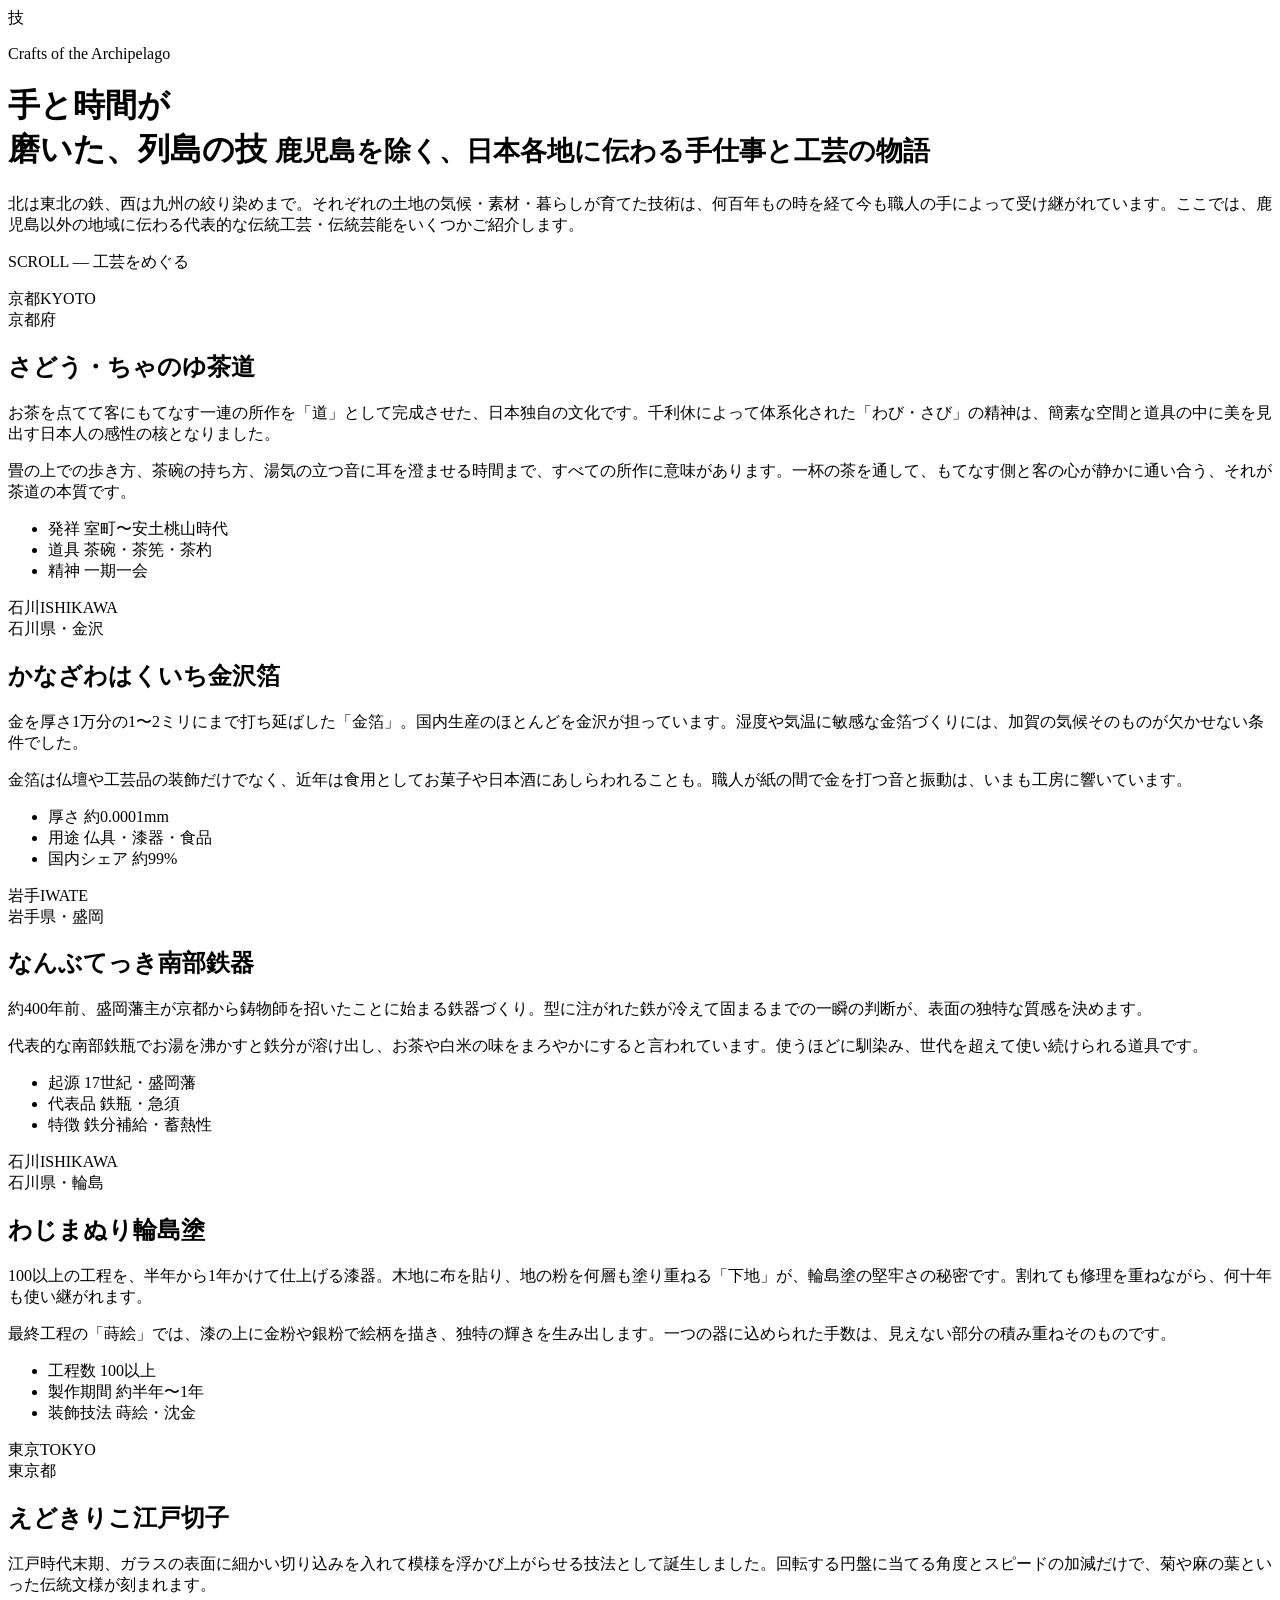
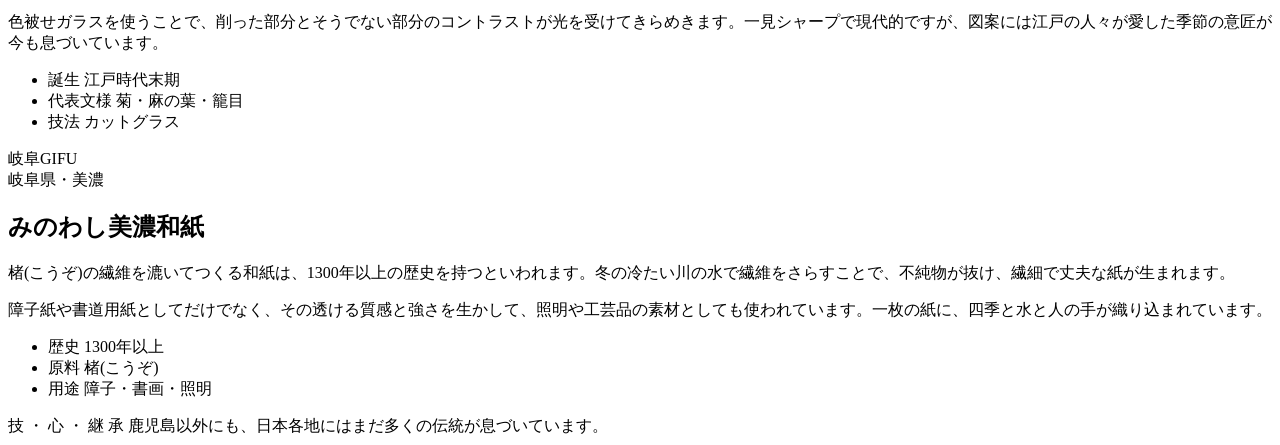
==== history.html @ 32c20941 "コミット(history.htmlの更新)" ====
<!DOCTYPE html>
<html lang="ja">
<head>
<meta charset="UTF-8">
<meta name="viewport" content="width=device-width, initial-scale=1.0">
<title>日本の伝統 — 列島をめぐる手仕事</title>
<link rel="preconnect" href="https://fonts.googleapis.com">
<link rel="preconnect" href="https://fonts.gstatic.com" crossorigin>
<link href="https://fonts.googleapis.com/css2?family=Shippori+Mincho:wght@500;700;800&family=Noto+Sans+JP:wght@300;400;500;700&family=Zen+Kaku+Gothic+New:wght@400;500;700&display=swap" rel="stylesheet">
<link rel="stylesheet" href="history.css">
</head>
<body>

<header>
  <div class="hero-kanji" aria-hidden="true">技</div>
  <p class="eyebrow">Crafts of the Archipelago</p>
  <h1 class="title">
    手と時間が
    <br>磨いた、列島の技
    <small>鹿児島を除く、日本各地に伝わる手仕事と工芸の物語</small>
  </h1>
  <p class="hero-lead">
    北は東北の鉄、西は九州の絞り染めまで。それぞれの土地の気候・素材・暮らしが育てた技術は、何百年もの時を経て今も職人の手によって受け継がれています。ここでは、鹿児島以外の地域に伝わる代表的な伝統工芸・伝統芸能をいくつかご紹介します。
  </p>
  <p class="scroll-hint">SCROLL — 工芸をめぐる</p>
</header>

<section class="craft">
  <div class="craft-label">京都<span>KYOTO</span></div>
  <div class="craft-body">
    <span class="craft-region">京都府</span>
    <h2><span class="reading">さどう・ちゃのゆ</span>茶道</h2>
    <p>
      お茶を点てて客にもてなす一連の所作を「道」として完成させた、日本独自の文化です。千利休によって体系化された「わび・さび」の精神は、簡素な空間と道具の中に美を見出す日本人の感性の核となりました。
    </p>
    <p>
      畳の上での歩き方、茶碗の持ち方、湯気の立つ音に耳を澄ませる時間まで、すべての所作に意味があります。一杯の茶を通して、もてなす側と客の心が静かに通い合う、それが茶道の本質です。
    </p>
    <ul class="craft-meta">
      <li>発祥 室町〜安土桃山時代</li>
      <li>道具 茶碗・茶筅・茶杓</li>
      <li>精神 一期一会</li>
    </ul>
  </div>
</section>

<section class="craft">
  <div class="craft-label">石川<span>ISHIKAWA</span></div>
  <div class="craft-body">
    <span class="craft-region">石川県・金沢</span>
    <h2><span class="reading">かなざわはくいち</span>金沢箔</h2>
    <p>
      金を厚さ1万分の1〜2ミリにまで打ち延ばした「金箔」。国内生産のほとんどを金沢が担っています。湿度や気温に敏感な金箔づくりには、加賀の気候そのものが欠かせない条件でした。
    </p>
    <p>
      金箔は仏壇や工芸品の装飾だけでなく、近年は食用としてお菓子や日本酒にあしらわれることも。職人が紙の間で金を打つ音と振動は、いまも工房に響いています。
    </p>
    <ul class="craft-meta">
      <li>厚さ 約0.0001mm</li>
      <li>用途 仏具・漆器・食品</li>
      <li>国内シェア 約99%</li>
    </ul>
  </div>
</section>

<section class="craft">
  <div class="craft-label">岩手<span>IWATE</span></div>
  <div class="craft-body">
    <span class="craft-region">岩手県・盛岡</span>
    <h2><span class="reading">なんぶてっき</span>南部鉄器</h2>
    <p>
      約400年前、盛岡藩主が京都から鋳物師を招いたことに始まる鉄器づくり。型に注がれた鉄が冷えて固まるまでの一瞬の判断が、表面の独特な質感を決めます。
    </p>
    <p>
      代表的な南部鉄瓶でお湯を沸かすと鉄分が溶け出し、お茶や白米の味をまろやかにすると言われています。使うほどに馴染み、世代を超えて使い続けられる道具です。
    </p>
    <ul class="craft-meta">
      <li>起源 17世紀・盛岡藩</li>
      <li>代表品 鉄瓶・急須</li>
      <li>特徴 鉄分補給・蓄熱性</li>
    </ul>
  </div>
</section>

<section class="craft">
  <div class="craft-label">石川<span>ISHIKAWA</span></div>
  <div class="craft-body">
    <span class="craft-region">石川県・輪島</span>
    <h2><span class="reading">わじまぬり</span>輪島塗</h2>
    <p>
      100以上の工程を、半年から1年かけて仕上げる漆器。木地に布を貼り、地の粉を何層も塗り重ねる「下地」が、輪島塗の堅牢さの秘密です。割れても修理を重ねながら、何十年も使い継がれます。
    </p>
    <p>
      最終工程の「蒔絵」では、漆の上に金粉や銀粉で絵柄を描き、独特の輝きを生み出します。一つの器に込められた手数は、見えない部分の積み重ねそのものです。
    </p>
    <ul class="craft-meta">
      <li>工程数 100以上</li>
      <li>製作期間 約半年〜1年</li>
      <li>装飾技法 蒔絵・沈金</li>
    </ul>
  </div>
</section>

<section class="craft">
  <div class="craft-label">東京<span>TOKYO</span></div>
  <div class="craft-body">
    <span class="craft-region">東京都</span>
    <h2><span class="reading">えどきりこ</span>江戸切子</h2>
    <p>
      江戸時代末期、ガラスの表面に細かい切り込みを入れて模様を浮かび上がらせる技法として誕生しました。回転する円盤に当てる角度とスピードの加減だけで、菊や麻の葉といった伝統文様が刻まれます。
    </p>
    <p>
      色被せガラスを使うことで、削った部分とそうでない部分のコントラストが光を受けてきらめきます。一見シャープで現代的ですが、図案には江戸の人々が愛した季節の意匠が今も息づいています。
    </p>
    <ul class="craft-meta">
      <li>誕生 江戸時代末期</li>
      <li>代表文様 菊・麻の葉・籠目</li>
      <li>技法 カットグラス</li>
    </ul>
  </div>
</section>

<section class="craft">
  <div class="craft-label">岐阜<span>GIFU</span></div>
  <div class="craft-body">
    <span class="craft-region">岐阜県・美濃</span>
    <h2><span class="reading">みのわし</span>美濃和紙</h2>
    <p>
      楮(こうぞ)の繊維を漉いてつくる和紙は、1300年以上の歴史を持つといわれます。冬の冷たい川の水で繊維をさらすことで、不純物が抜け、繊細で丈夫な紙が生まれます。
    </p>
    <p>
      障子紙や書道用紙としてだけでなく、その透ける質感と強さを生かして、照明や工芸品の素材としても使われています。一枚の紙に、四季と水と人の手が織り込まれています。
    </p>
    <ul class="craft-meta">
      <li>歴史 1300年以上</li>
      <li>原料 楮(こうぞ)</li>
      <li>用途 障子・書画・照明</li>
    </ul>
  </div>
</section>

<footer>
  <span class="mark">技 ・ 心 ・ 継 承</span>
  鹿児島以外にも、日本各地にはまだ多くの伝統が息づいています。
</footer>

</body>
</html>
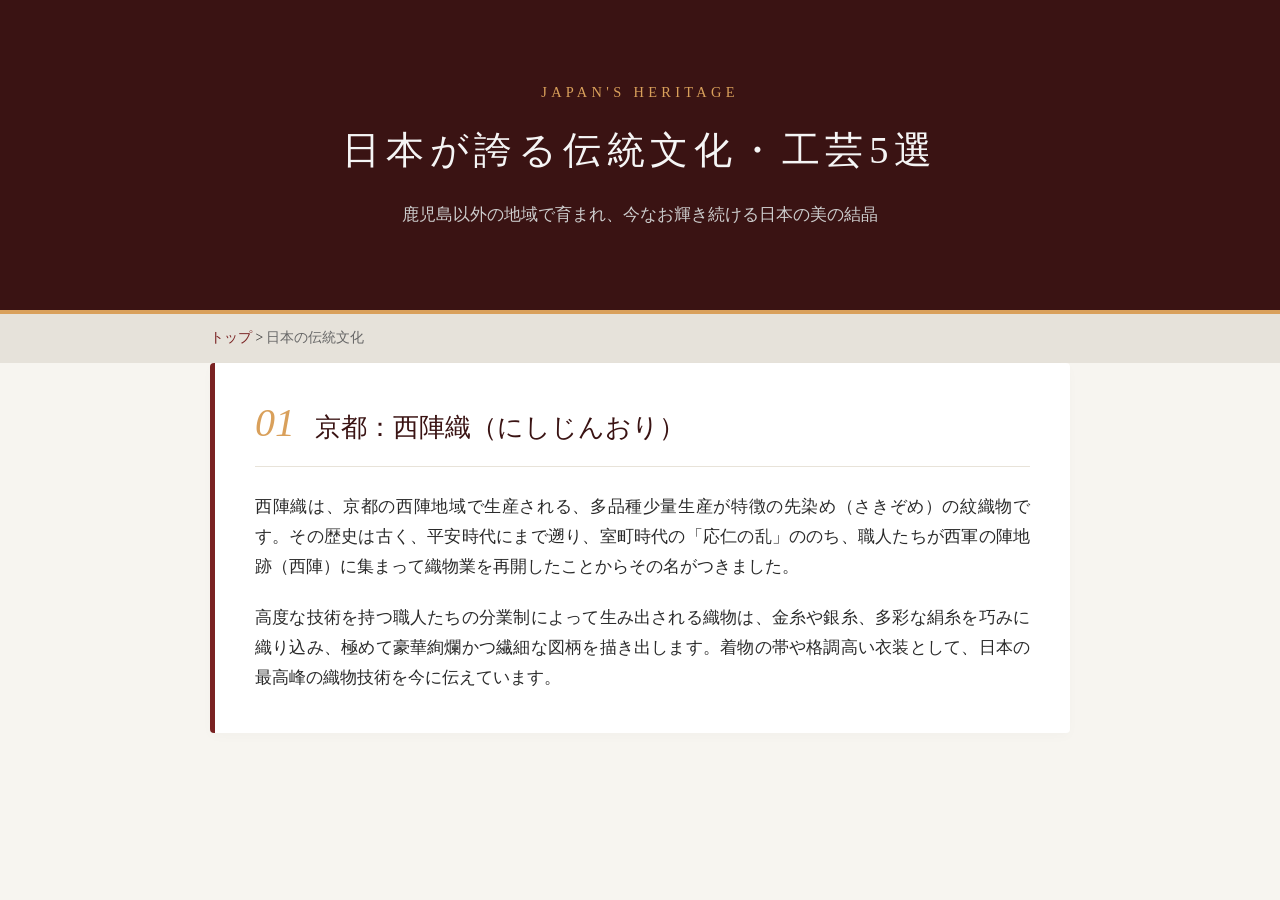
==== commit fa0ca490: "コミット(feature/jp-history-001_history.html, css/history.css_修正)" ====
--- a/history.html
+++ b/history.html
@@ -1,148 +1,35 @@
 <!DOCTYPE html>
 <html lang="ja">
 <head>
-<meta charset="UTF-8">
-<meta name="viewport" content="width=device-width, initial-scale=1.0">
-<title>日本の伝統 — 列島をめぐる手仕事</title>
-<link rel="preconnect" href="https://fonts.googleapis.com">
-<link rel="preconnect" href="https://fonts.gstatic.com" crossorigin>
-<link href="https://fonts.googleapis.com/css2?family=Shippori+Mincho:wght@500;700;800&family=Noto+Sans+JP:wght@300;400;500;700&family=Zen+Kaku+Gothic+New:wght@400;500;700&display=swap" rel="stylesheet">
-<link rel="stylesheet" href="history.css">
+    <meta charset="UTF-8">
+    <meta name="viewport" content="width=device-width, initial-scale=1.0">
+    <title>日本が誇る伝統文化・工芸5選</title>
+    <link rel="stylesheet" href="css/history.css">
 </head>
 <body>
+    <header>
+        <div class="container">
+            <span class="sub-title">Japan's Heritage</span>
+            <h1>日本が誇る伝統文化・工芸5選</h1>
+            <p>鹿児島以外の地域で育まれ、今なお輝き続ける日本の美の結晶</p>
+        </div>
+    </header>
 
-<header>
-  <div class="hero-kanji" aria-hidden="true">技</div>
-  <p class="eyebrow">Crafts of the Archipelago</p>
-  <h1 class="title">
-    手と時間が
-    <br>磨いた、列島の技
-    <small>鹿児島を除く、日本各地に伝わる手仕事と工芸の物語</small>
-  </h1>
-  <p class="hero-lead">
-    北は東北の鉄、西は九州の絞り染めまで。それぞれの土地の気候・素材・暮らしが育てた技術は、何百年もの時を経て今も職人の手によって受け継がれています。ここでは、鹿児島以外の地域に伝わる代表的な伝統工芸・伝統芸能をいくつかご紹介します。
-  </p>
-  <p class="scroll-hint">SCROLL — 工芸をめぐる</p>
-</header>
+    <nav class="breadcrumb">
+        <div class="container">
+            <a href="index.html">トップ</a> &gt; <span>日本の伝統文化</span>
+        </div>
+    </nav>
 
-<section class="craft">
-  <div class="craft-label">京都<span>KYOTO</span></div>
-  <div class="craft-body">
-    <span class="craft-region">京都府</span>
-    <h2><span class="reading">さどう・ちゃのゆ</span>茶道</h2>
-    <p>
-      お茶を点てて客にもてなす一連の所作を「道」として完成させた、日本独自の文化です。千利休によって体系化された「わび・さび」の精神は、簡素な空間と道具の中に美を見出す日本人の感性の核となりました。
-    </p>
-    <p>
-      畳の上での歩き方、茶碗の持ち方、湯気の立つ音に耳を澄ませる時間まで、すべての所作に意味があります。一杯の茶を通して、もてなす側と客の心が静かに通い合う、それが茶道の本質です。
-    </p>
-    <ul class="craft-meta">
-      <li>発祥 室町〜安土桃山時代</li>
-      <li>道具 茶碗・茶筅・茶杓</li>
-      <li>精神 一期一会</li>
-    </ul>
-  </div>
-</section>
-
-<section class="craft">
-  <div class="craft-label">石川<span>ISHIKAWA</span></div>
-  <div class="craft-body">
-    <span class="craft-region">石川県・金沢</span>
-    <h2><span class="reading">かなざわはくいち</span>金沢箔</h2>
-    <p>
-      金を厚さ1万分の1〜2ミリにまで打ち延ばした「金箔」。国内生産のほとんどを金沢が担っています。湿度や気温に敏感な金箔づくりには、加賀の気候そのものが欠かせない条件でした。
-    </p>
-    <p>
-      金箔は仏壇や工芸品の装飾だけでなく、近年は食用としてお菓子や日本酒にあしらわれることも。職人が紙の間で金を打つ音と振動は、いまも工房に響いています。
-    </p>
-    <ul class="craft-meta">
-      <li>厚さ 約0.0001mm</li>
-      <li>用途 仏具・漆器・食品</li>
-      <li>国内シェア 約99%</li>
-    </ul>
-  </div>
-</section>
-
-<section class="craft">
-  <div class="craft-label">岩手<span>IWATE</span></div>
-  <div class="craft-body">
-    <span class="craft-region">岩手県・盛岡</span>
-    <h2><span class="reading">なんぶてっき</span>南部鉄器</h2>
-    <p>
-      約400年前、盛岡藩主が京都から鋳物師を招いたことに始まる鉄器づくり。型に注がれた鉄が冷えて固まるまでの一瞬の判断が、表面の独特な質感を決めます。
-    </p>
-    <p>
-      代表的な南部鉄瓶でお湯を沸かすと鉄分が溶け出し、お茶や白米の味をまろやかにすると言われています。使うほどに馴染み、世代を超えて使い続けられる道具です。
-    </p>
-    <ul class="craft-meta">
-      <li>起源 17世紀・盛岡藩</li>
-      <li>代表品 鉄瓶・急須</li>
-      <li>特徴 鉄分補給・蓄熱性</li>
-    </ul>
-  </div>
-</section>
-
-<section class="craft">
-  <div class="craft-label">石川<span>ISHIKAWA</span></div>
-  <div class="craft-body">
-    <span class="craft-region">石川県・輪島</span>
-    <h2><span class="reading">わじまぬり</span>輪島塗</h2>
-    <p>
-      100以上の工程を、半年から1年かけて仕上げる漆器。木地に布を貼り、地の粉を何層も塗り重ねる「下地」が、輪島塗の堅牢さの秘密です。割れても修理を重ねながら、何十年も使い継がれます。
-    </p>
-    <p>
-      最終工程の「蒔絵」では、漆の上に金粉や銀粉で絵柄を描き、独特の輝きを生み出します。一つの器に込められた手数は、見えない部分の積み重ねそのものです。
-    </p>
-    <ul class="craft-meta">
-      <li>工程数 100以上</li>
-      <li>製作期間 約半年〜1年</li>
-      <li>装飾技法 蒔絵・沈金</li>
-    </ul>
-  </div>
-</section>
-
-<section class="craft">
-  <div class="craft-label">東京<span>TOKYO</span></div>
-  <div class="craft-body">
-    <span class="craft-region">東京都</span>
-    <h2><span class="reading">えどきりこ</span>江戸切子</h2>
-    <p>
-      江戸時代末期、ガラスの表面に細かい切り込みを入れて模様を浮かび上がらせる技法として誕生しました。回転する円盤に当てる角度とスピードの加減だけで、菊や麻の葉といった伝統文様が刻まれます。
-    </p>
-    <p>
-      色被せガラスを使うことで、削った部分とそうでない部分のコントラストが光を受けてきらめきます。一見シャープで現代的ですが、図案には江戸の人々が愛した季節の意匠が今も息づいています。
-    </p>
-    <ul class="craft-meta">
-      <li>誕生 江戸時代末期</li>
-      <li>代表文様 菊・麻の葉・籠目</li>
-      <li>技法 カットグラス</li>
-    </ul>
-  </div>
-</section>
-
-<section class="craft">
-  <div class="craft-label">岐阜<span>GIFU</span></div>
-  <div class="craft-body">
-    <span class="craft-region">岐阜県・美濃</span>
-    <h2><span class="reading">みのわし</span>美濃和紙</h2>
-    <p>
-      楮(こうぞ)の繊維を漉いてつくる和紙は、1300年以上の歴史を持つといわれます。冬の冷たい川の水で繊維をさらすことで、不純物が抜け、繊細で丈夫な紙が生まれます。
-    </p>
-    <p>
-      障子紙や書道用紙としてだけでなく、その透ける質感と強さを生かして、照明や工芸品の素材としても使われています。一枚の紙に、四季と水と人の手が織り込まれています。
-    </p>
-    <ul class="craft-meta">
-      <li>歴史 1300年以上</li>
-      <li>原料 楮(こうぞ)</li>
-      <li>用途 障子・書画・照明</li>
-    </ul>
-  </div>
-</section>
-
-<footer>
-  <span class="mark">技 ・ 心 ・ 継 承</span>
-  鹿児島以外にも、日本各地にはまだ多くの伝統が息づいています。
-</footer>
-
-</body>
-</html>
+    <main class="container">
+        <!-- 1. 西陣織 -->
+        <section class="item-section">
+            <div class="item-header">
+                <span class="number">01</span>
+                <h2>京都：西陣織（にしじんおり）</h2>
+            </div>
+            <div class="item-content">
+                <p>西陣織は、京都の西陣地域で生産される、多品種少量生産が特徴の先染め（さきぞめ）の紋織物です。その歴史は古く、平安時代にまで遡り、室町時代の「応仁の乱」ののち、職人たちが西軍の陣地跡（西陣）に集まって織物業を再開したことからその名がつきました。</p>
+                <p>高度な技術を持つ職人たちの分業制によって生み出される織物は、金糸や銀糸、多彩な絹糸を巧みに織り込み、極めて豪華絢爛かつ繊細な図柄を描き出します。着物の帯や格調高い衣装として、日本の最高峰の織物技術を今に伝えています。</p>
+            </div>
+        </section>
--- a/css/history.css
+++ b/css/history.css
@@ -0,0 +1,164 @@
+/* 日本の伝統ページ スタイルシート */
+* {
+    box-sizing: border-box;
+    margin: 0;
+    padding: 0;
+}
+
+body {
+    font-family: 'Georgia', 'Times New Roman', 'Hiragino Mincho ProN', 'MS Mincho', serif;
+    background-color: #f7f5f0;
+    color: #2a2a2a;
+    line-height: 1.8;
+}
+
+.container {
+    max-width: 900px;
+    margin: 0 auto;
+    padding: 0 20px;
+}
+
+/* ヘッダー */
+header {
+    background-color: #3a1313;
+    color: #f5f5f5;
+    text-align: center;
+    padding: 80px 20px;
+    border-bottom: 4px solid #d9a05b;
+}
+
+header .sub-title {
+    display: block;
+    font-size: 0.9rem;
+    letter-spacing: 0.3em;
+    text-transform: uppercase;
+    color: #d9a05b;
+    margin-bottom: 10px;
+}
+
+header h1 {
+    font-size: 2.4rem;
+    font-weight: normal;
+    letter-spacing: 0.15em;
+    margin-bottom: 15px;
+    font-family: 'Hiragino Mincho ProN', serif;
+}
+
+header p {
+    font-size: 1.05rem;
+    color: #cccccc;
+    font-weight: 300;
+}
+
+/* パンくずリスト */
+.breadcrumb {
+    background-color: #e6e2da;
+    padding: 12px 0;
+    font-size: 0.85rem;
+}
+
+.breadcrumb a {
+    color: #7a2222;
+    text-decoration: none;
+}
+
+.breadcrumb a:hover {
+    text-decoration: underline;
+}
+
+.breadcrumb span {
+    color: #666666;
+}
+
+/* メインコンテンツ */
+main {
+    padding-top: 50px;
+    padding-bottom: 60px;
+}
+
+.item-section {
+    background-color: #ffffff;
+    border-radius: 4px;
+    padding: 40px;
+    margin-bottom: 40px;
+    box-shadow: 0 4px 12px rgba(0,0,0,0.02);
+    border-left: 5px solid #7a2222;
+}
+
+.item-header {
+    display: flex;
+    align-items: baseline;
+    margin-bottom: 25px;
+    border-bottom: 1px solid #e8e3d9;
+    padding-bottom: 15px;
+}
+
+.item-header .number {
+    font-size: 2.5rem;
+    font-family: 'Times New Roman', serif;
+    font-style: italic;
+    color: #d9a05b;
+    margin-right: 20px;
+    line-height: 1;
+}
+
+.item-header h2 {
+    font-size: 1.6rem;
+    color: #3a1313;
+    font-weight: normal;
+    font-family: 'Hiragino Mincho ProN', serif;
+}
+
+.item-content p {
+    margin-bottom: 20px;
+    text-align: justify;
+    font-size: 1.05rem;
+}
+
+.item-content p:last-child {
+    margin-bottom: 0;
+}
+
+/* フッター・ナビゲーション */
+.back-home {
+    text-align: center;
+    margin-top: 50px;
+}
+
+.btn-back {
+    display: inline-block;
+    background-color: #3a1313;
+    color: #ffffff;
+    text-decoration: none;
+    padding: 12px 35px;
+    border-radius: 4px;
+    font-size: 0.95rem;
+    letter-spacing: 0.1em;
+    transition: background-color 0.2s;
+    font-family: 'Hiragino Kaku Gothic ProN', sans-serif;
+}
+
+.btn-back:hover {
+    background-color: #571e1e;
+}
+
+footer {
+    background-color: #1a1a1a;
+    color: #888888;
+    text-align: center;
+    padding: 25px 20px;
+    font-size: 0.85rem;
+    font-family: 'Hiragino Kaku Gothic ProN', sans-serif;
+}
+
+@media (max-width: 768px) {
+    header h1 {
+        font-size: 1.8rem;
+    }
+    .item-section {
+        padding: 25px;
+    }
+    .item-header h2 {
+        font-size: 1.3rem;
+    }
+}
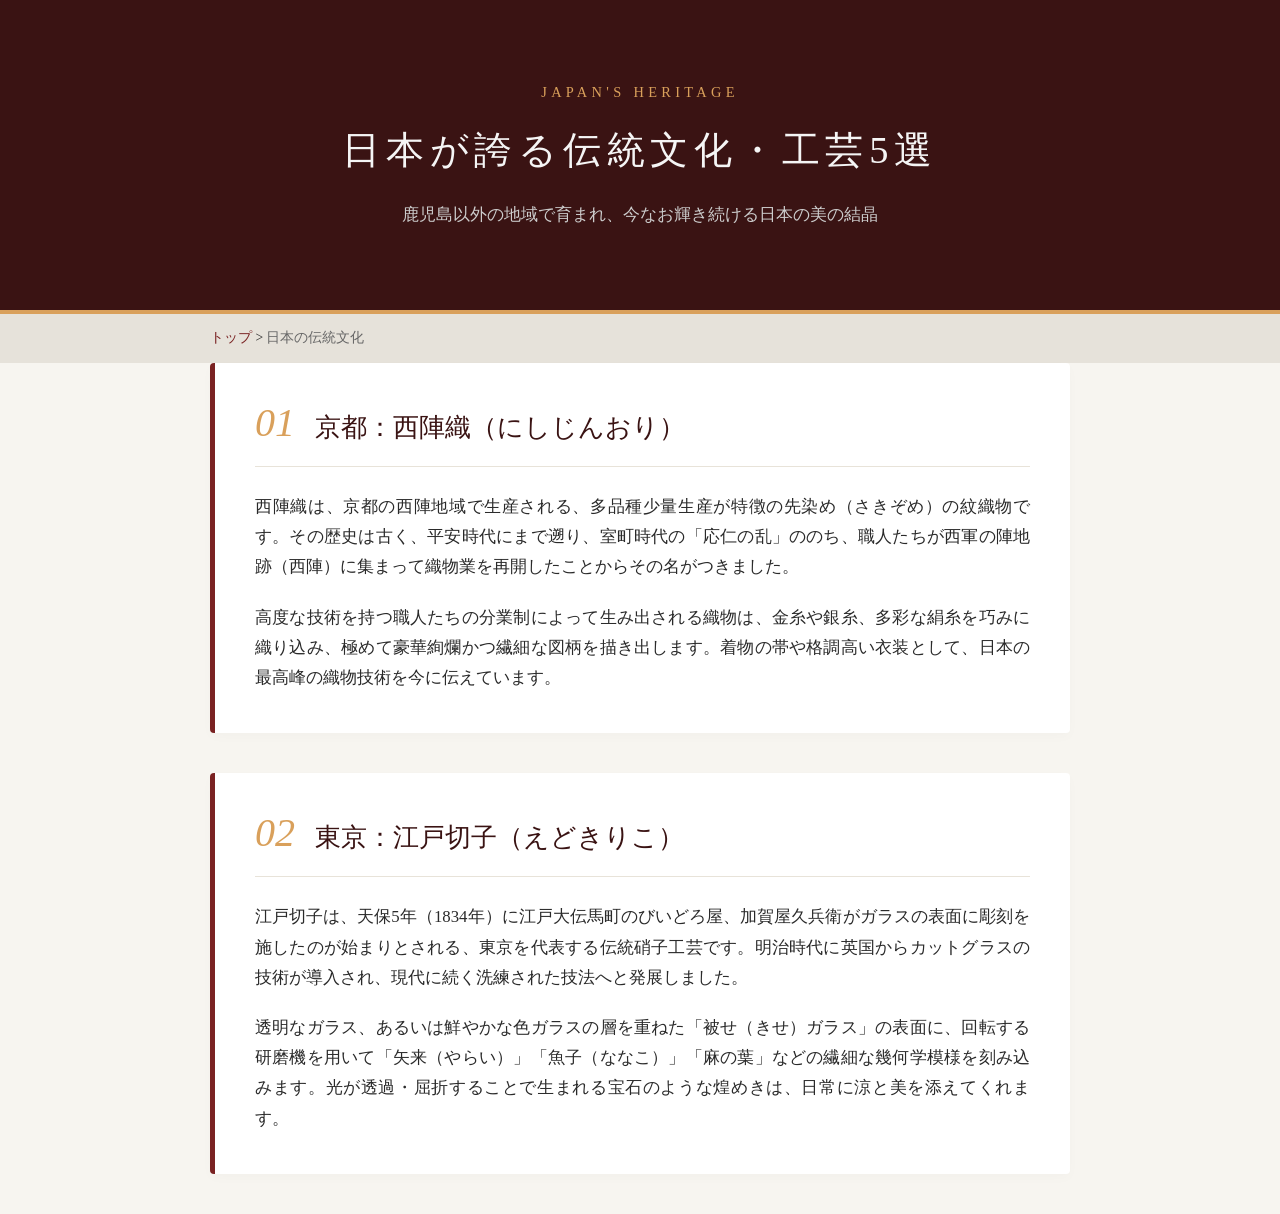
==== commit eb606a9a: "コミット(feature/jp-history-002_history.html_追記)" ====
--- a/history.html
+++ b/history.html
@@ -33,3 +33,15 @@
                 <p>高度な技術を持つ職人たちの分業制によって生み出される織物は、金糸や銀糸、多彩な絹糸を巧みに織り込み、極めて豪華絢爛かつ繊細な図柄を描き出します。着物の帯や格調高い衣装として、日本の最高峰の織物技術を今に伝えています。</p>
             </div>
         </section>
+        
+        <!-- 2. 江戸切子 -->
+        <section class="item-section">
+            <div class="item-header">
+                <span class="number">02</span>
+                <h2>東京：江戸切子（えどきりこ）</h2>
+            </div>
+            <div class="item-content">
+                <p>江戸切子は、天保5年（1834年）に江戸大伝馬町のびいどろ屋、加賀屋久兵衛がガラスの表面に彫刻を施したのが始まりとされる、東京を代表する伝統硝子工芸です。明治時代に英国からカットグラスの技術が導入され、現代に続く洗練された技法へと発展しました。</p>
+                <p>透明なガラス、あるいは鮮やかな色ガラスの層を重ねた「被せ（きせ）ガラス」の表面に、回転する研磨機を用いて「矢来（やらい）」「魚子（ななこ）」「麻の葉」などの繊細な幾何学模様を刻み込みます。光が透過・屈折することで生まれる宝石のような煌めきは、日常に涼と美を添えてくれます。</p>
+            </div>
+        </section>
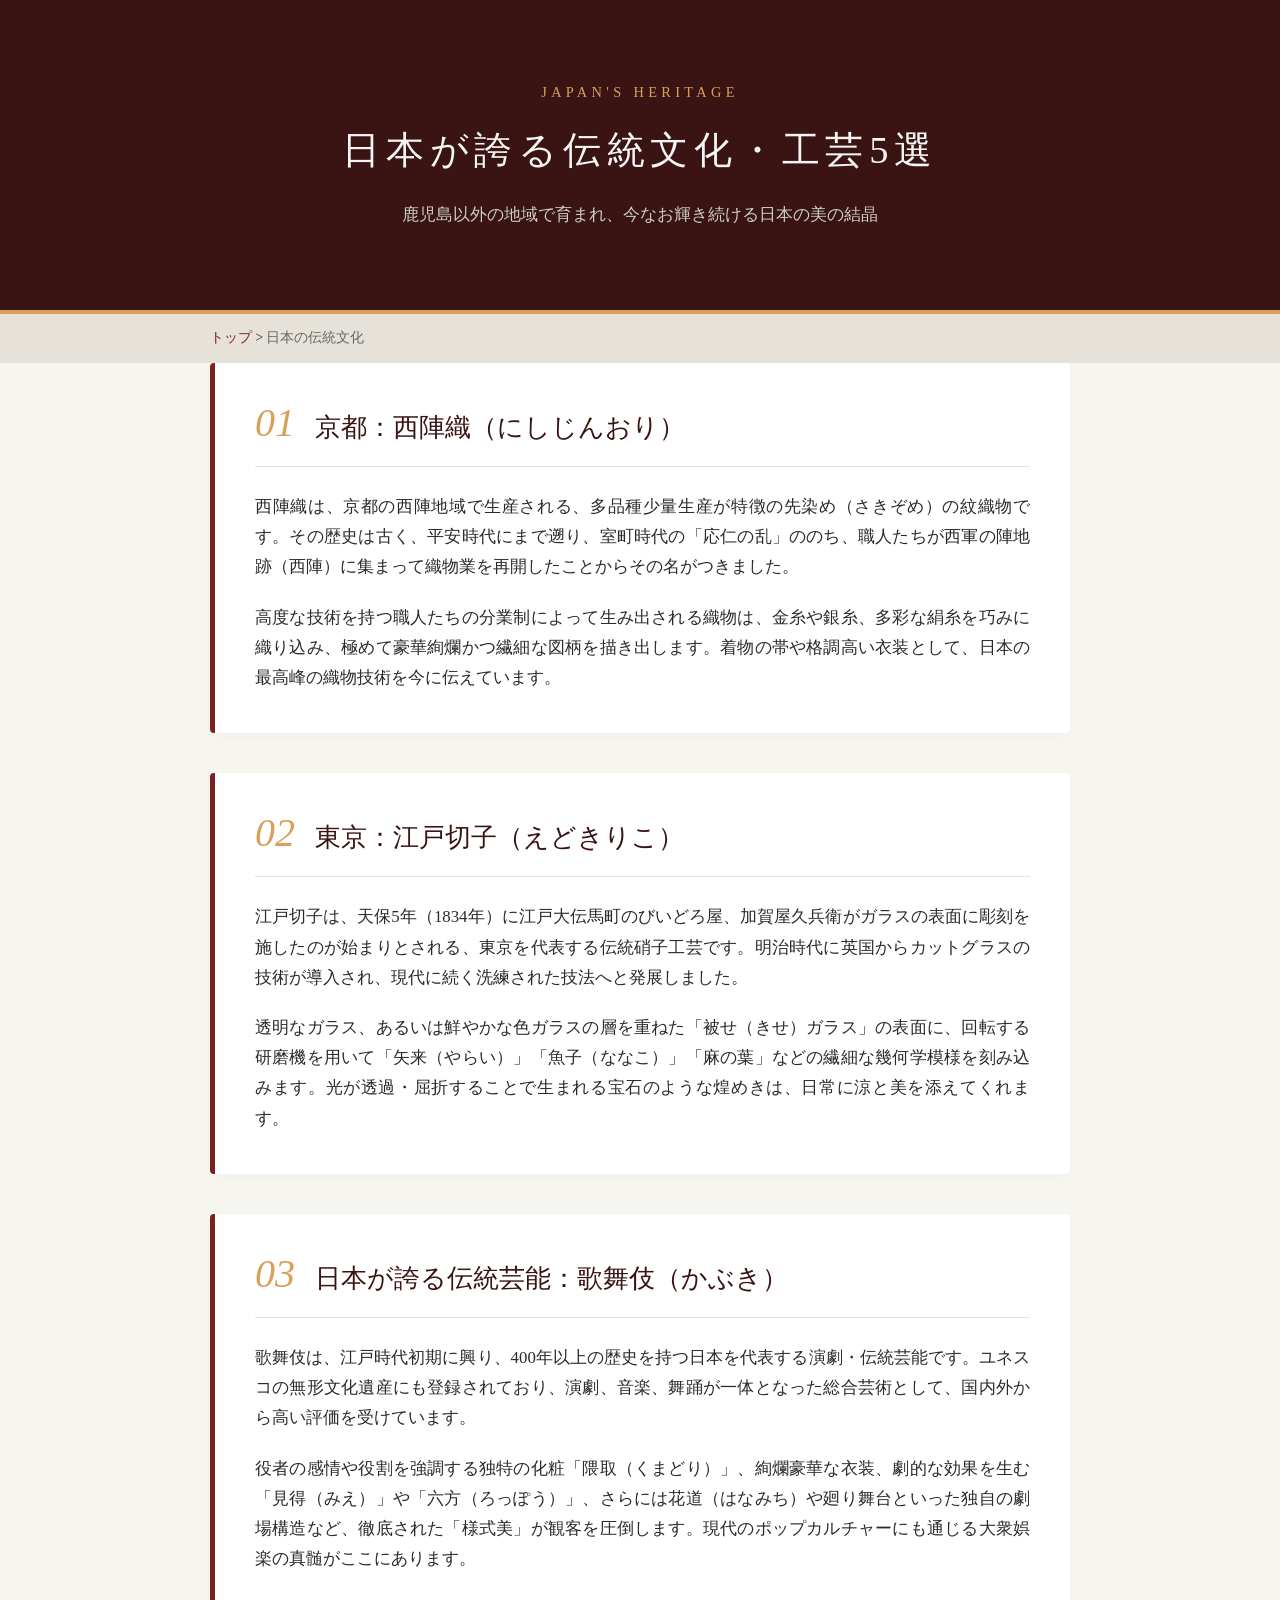
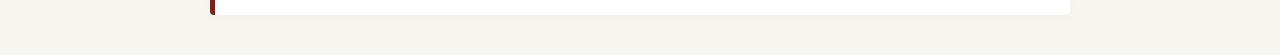
==== commit 0fdc0081: "コミット(feature/jp-history-003_history.html_追記)" ====
--- a/history.html
+++ b/history.html
@@ -44,4 +44,16 @@
                 <p>江戸切子は、天保5年（1834年）に江戸大伝馬町のびいどろ屋、加賀屋久兵衛がガラスの表面に彫刻を施したのが始まりとされる、東京を代表する伝統硝子工芸です。明治時代に英国からカットグラスの技術が導入され、現代に続く洗練された技法へと発展しました。</p>
                 <p>透明なガラス、あるいは鮮やかな色ガラスの層を重ねた「被せ（きせ）ガラス」の表面に、回転する研磨機を用いて「矢来（やらい）」「魚子（ななこ）」「麻の葉」などの繊細な幾何学模様を刻み込みます。光が透過・屈折することで生まれる宝石のような煌めきは、日常に涼と美を添えてくれます。</p>
             </div>
+        </section>
+
+        <!-- 3. 歌舞伎 -->
+        <section class="item-section">
+            <div class="item-header">
+                <span class="number">03</span>
+                <h2>日本が誇る伝統芸能：歌舞伎（かぶき）</h2>
+            </div>
+            <div class="item-content">
+                <p>歌舞伎は、江戸時代初期に興り、400年以上の歴史を持つ日本を代表する演劇・伝統芸能です。ユネスコの無形文化遺産にも登録されており、演劇、音楽、舞踊が一体となった総合芸術として、国内外から高い評価を受けています。</p>
+                <p>役者の感情や役割を強調する独特の化粧「隈取（くまどり）」、絢爛豪華な衣装、劇的な効果を生む「見得（みえ）」や「六方（ろっぽう）」、さらには花道（はなみち）や廻り舞台といった独自の劇場構造など、徹底された「様式美」が観客を圧倒します。現代のポップカルチャーにも通じる大衆娯楽の真髄がここにあります。</p>
+            </div>
         </section>
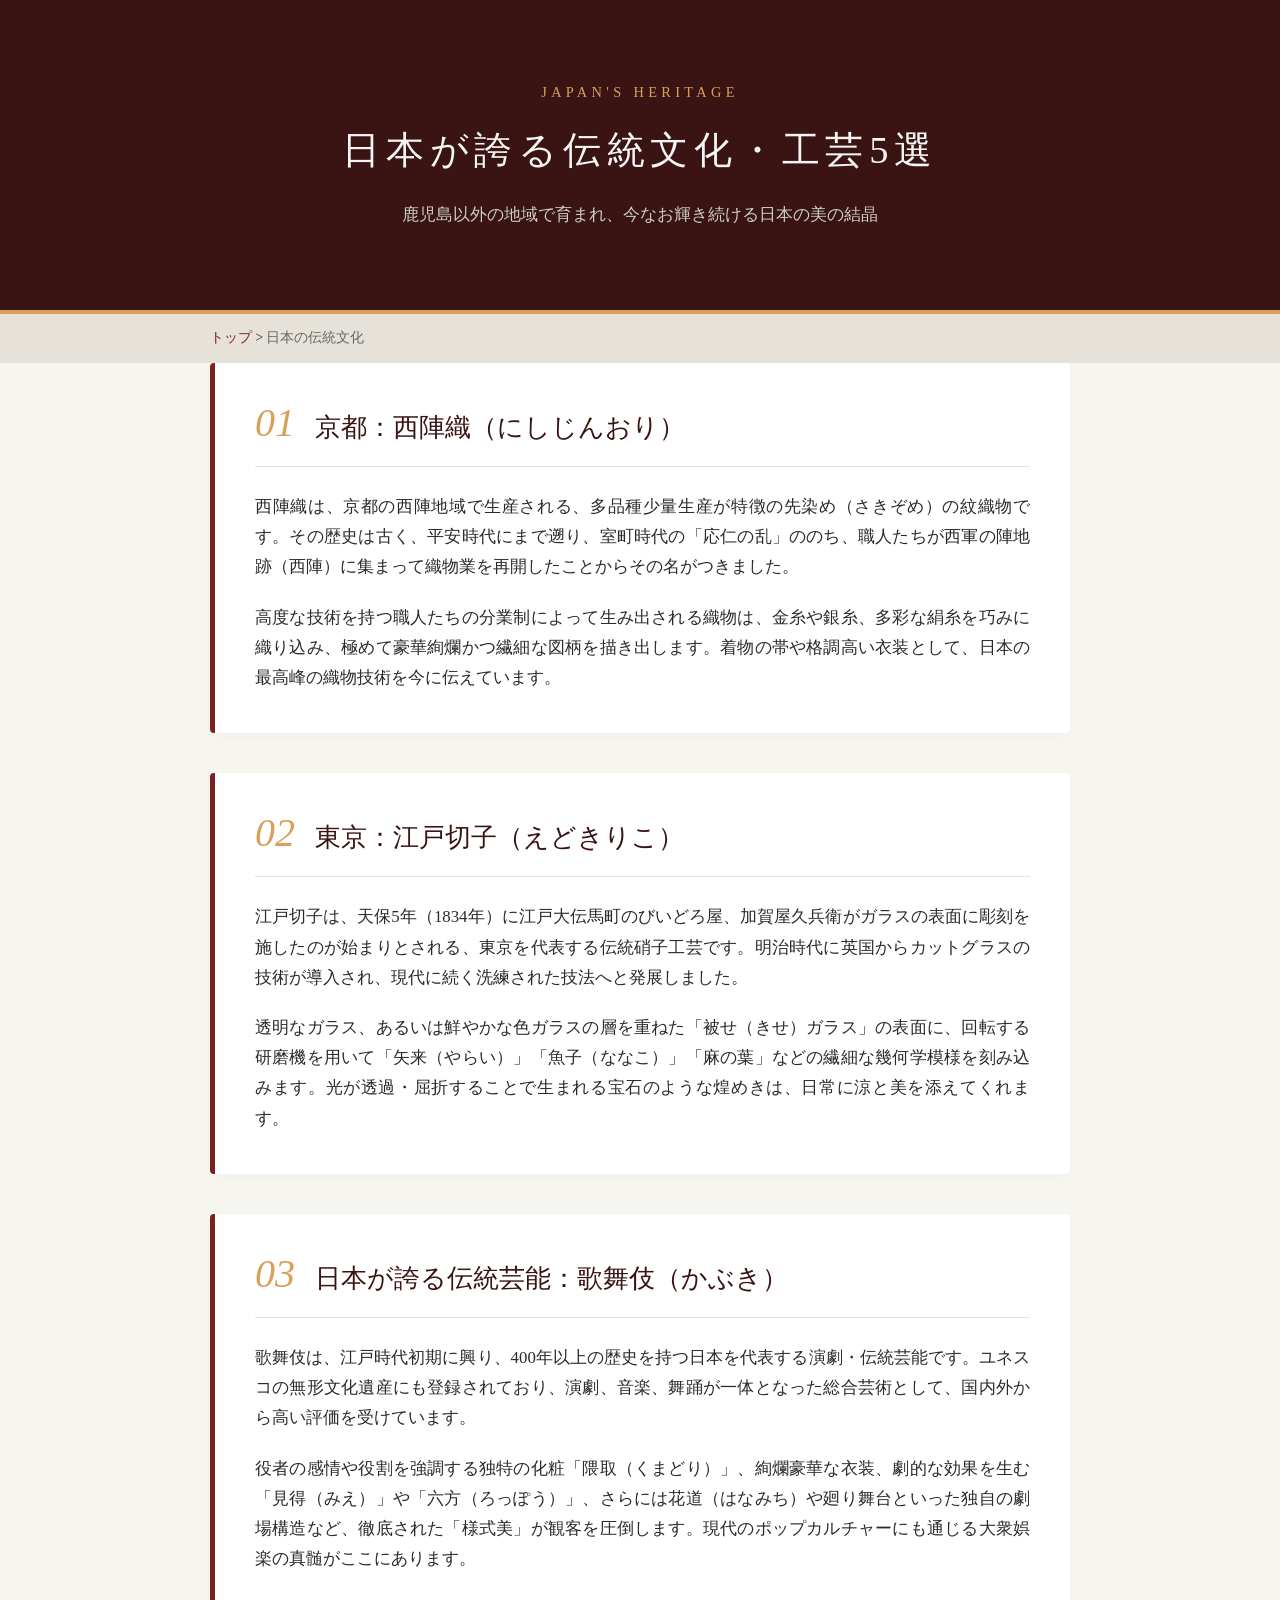
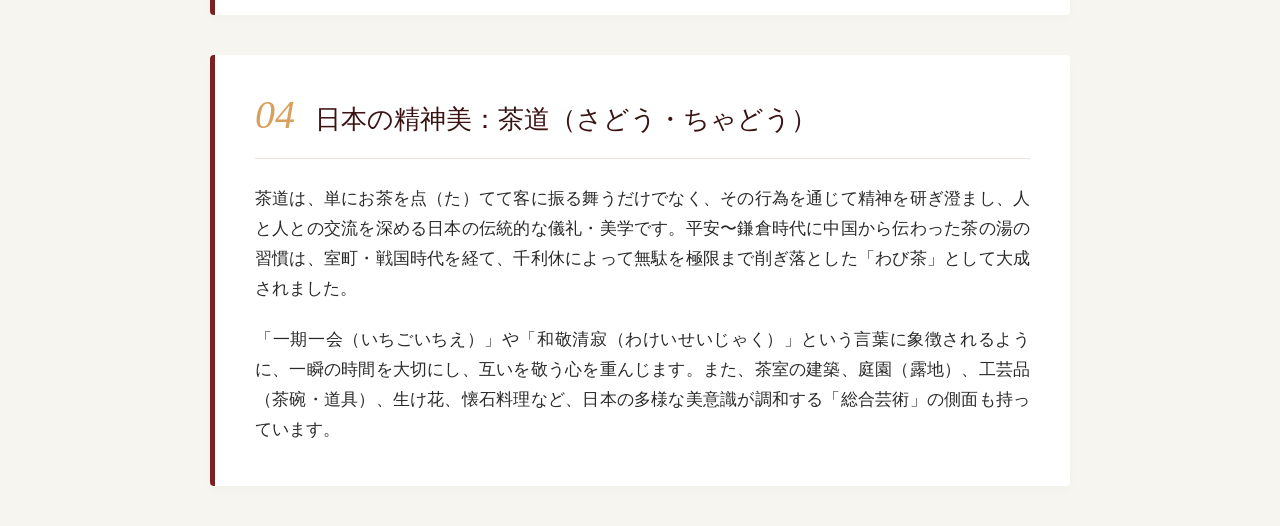
==== commit 53bee0b6: "コミット(feature/jp-history-004_history.html_追記)" ====
--- a/history.html
+++ b/history.html
@@ -56,4 +56,16 @@
                 <p>歌舞伎は、江戸時代初期に興り、400年以上の歴史を持つ日本を代表する演劇・伝統芸能です。ユネスコの無形文化遺産にも登録されており、演劇、音楽、舞踊が一体となった総合芸術として、国内外から高い評価を受けています。</p>
                 <p>役者の感情や役割を強調する独特の化粧「隈取（くまどり）」、絢爛豪華な衣装、劇的な効果を生む「見得（みえ）」や「六方（ろっぽう）」、さらには花道（はなみち）や廻り舞台といった独自の劇場構造など、徹底された「様式美」が観客を圧倒します。現代のポップカルチャーにも通じる大衆娯楽の真髄がここにあります。</p>
             </div>
+        </section>
+
+        <!-- 4. 茶道 -->
+        <section class="item-section">
+            <div class="item-header">
+                <span class="number">04</span>
+                <h2>日本の精神美：茶道（さどう・ちゃどう）</h2>
+            </div>
+            <div class="item-content">
+                <p>茶道は、単にお茶を点（た）てて客に振る舞うだけでなく、その行為を通じて精神を研ぎ澄まし、人と人との交流を深める日本の伝統的な儀礼・美学です。平安〜鎌倉時代に中国から伝わった茶の湯の習慣は、室町・戦国時代を経て、千利休によって無駄を極限まで削ぎ落とした「わび茶」として大成されました。</p>
+                <p>「一期一会（いちごいちえ）」や「和敬清寂（わけいせいじゃく）」という言葉に象徴されるように、一瞬の時間を大切にし、互いを敬う心を重んじます。また、茶室の建築、庭園（露地）、工芸品（茶碗・道具）、生け花、懐石料理など、日本の多様な美意識が調和する「総合芸術」の側面も持っています。</p>
+            </div>
         </section>
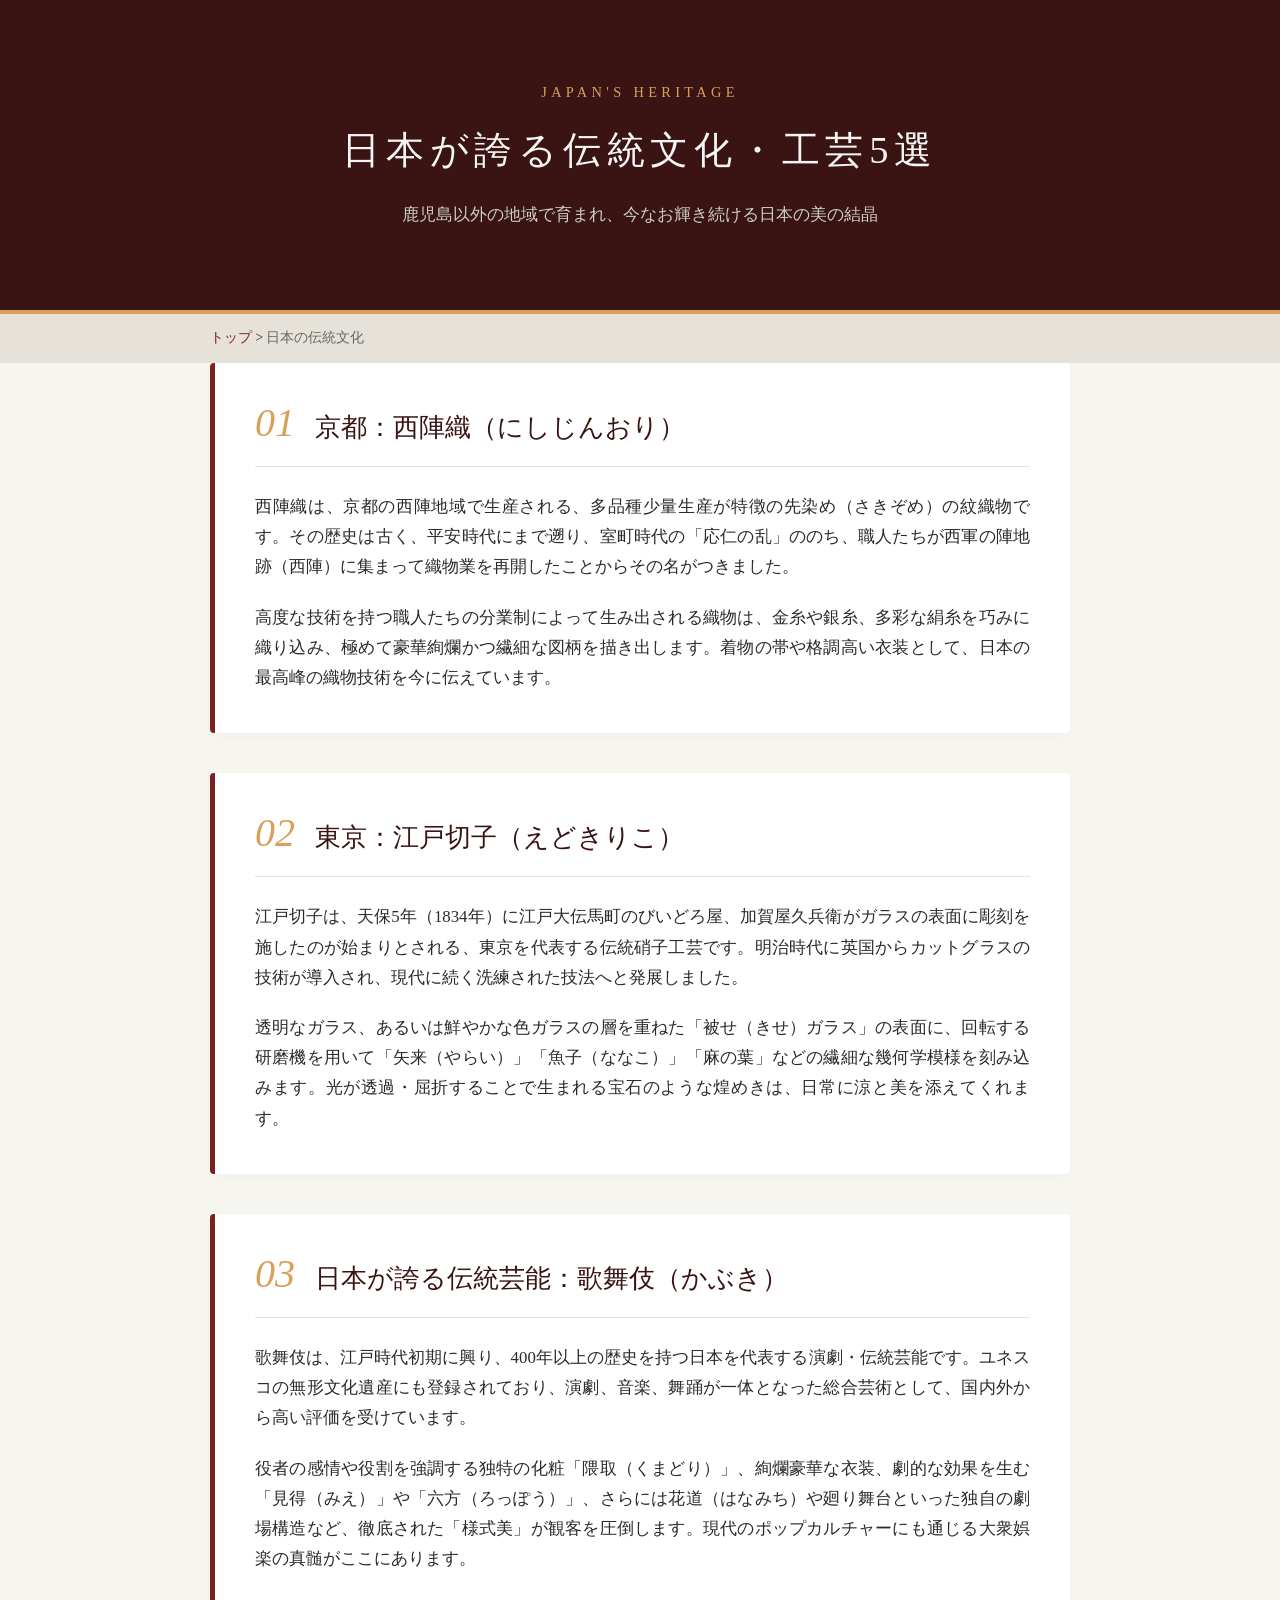
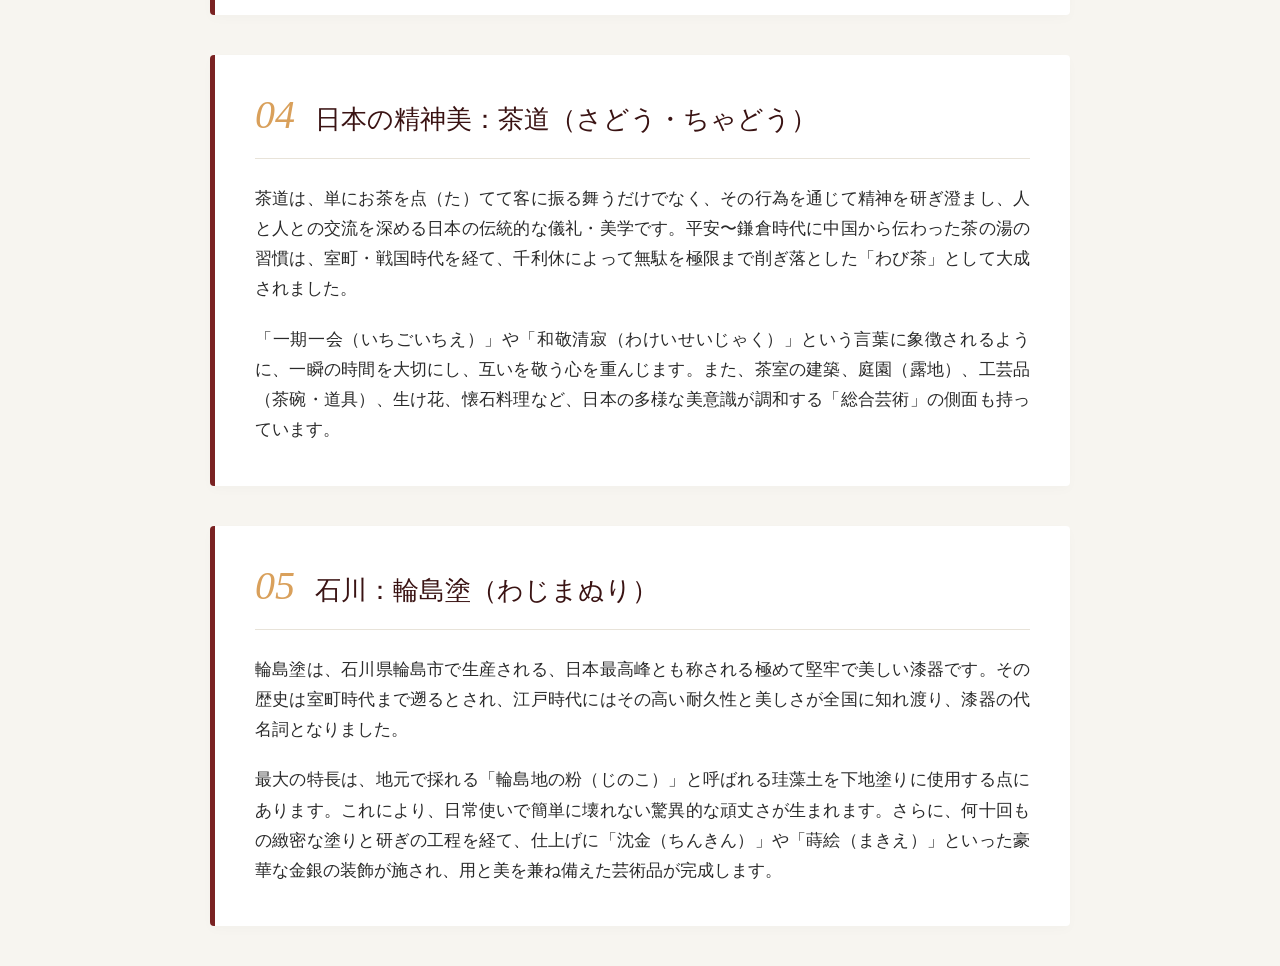
==== commit c7671b0f: "コミット(feature/jp-history-005_history.html_追記)" ====
--- a/history.html
+++ b/history.html
@@ -68,4 +68,16 @@
                 <p>茶道は、単にお茶を点（た）てて客に振る舞うだけでなく、その行為を通じて精神を研ぎ澄まし、人と人との交流を深める日本の伝統的な儀礼・美学です。平安〜鎌倉時代に中国から伝わった茶の湯の習慣は、室町・戦国時代を経て、千利休によって無駄を極限まで削ぎ落とした「わび茶」として大成されました。</p>
                 <p>「一期一会（いちごいちえ）」や「和敬清寂（わけいせいじゃく）」という言葉に象徴されるように、一瞬の時間を大切にし、互いを敬う心を重んじます。また、茶室の建築、庭園（露地）、工芸品（茶碗・道具）、生け花、懐石料理など、日本の多様な美意識が調和する「総合芸術」の側面も持っています。</p>
             </div>
+        </section>
+        
+        <!-- 5. 輪島塗 -->
+        <section class="item-section">
+            <div class="item-header">
+                <span class="number">05</span>
+                <h2>石川：輪島塗（わじまぬり）</h2>
+            </div>
+            <div class="item-content">
+                <p>輪島塗は、石川県輪島市で生産される、日本最高峰とも称される極めて堅牢で美しい漆器です。その歴史は室町時代まで遡るとされ、江戸時代にはその高い耐久性と美しさが全国に知れ渡り、漆器の代名詞となりました。</p>
+                <p>最大の特長は、地元で採れる「輪島地の粉（じのこ）」と呼ばれる珪藻土を下地塗りに使用する点にあります。これにより、日常使いで簡単に壊れない驚異的な頑丈さが生まれます。さらに、何十回もの緻密な塗りと研ぎの工程を経て、仕上げに「沈金（ちんきん）」や「蒔絵（まきえ）」といった豪華な金銀の装飾が施され、用と美を兼ね備えた芸術品が完成します。</p>
+            </div>
         </section>
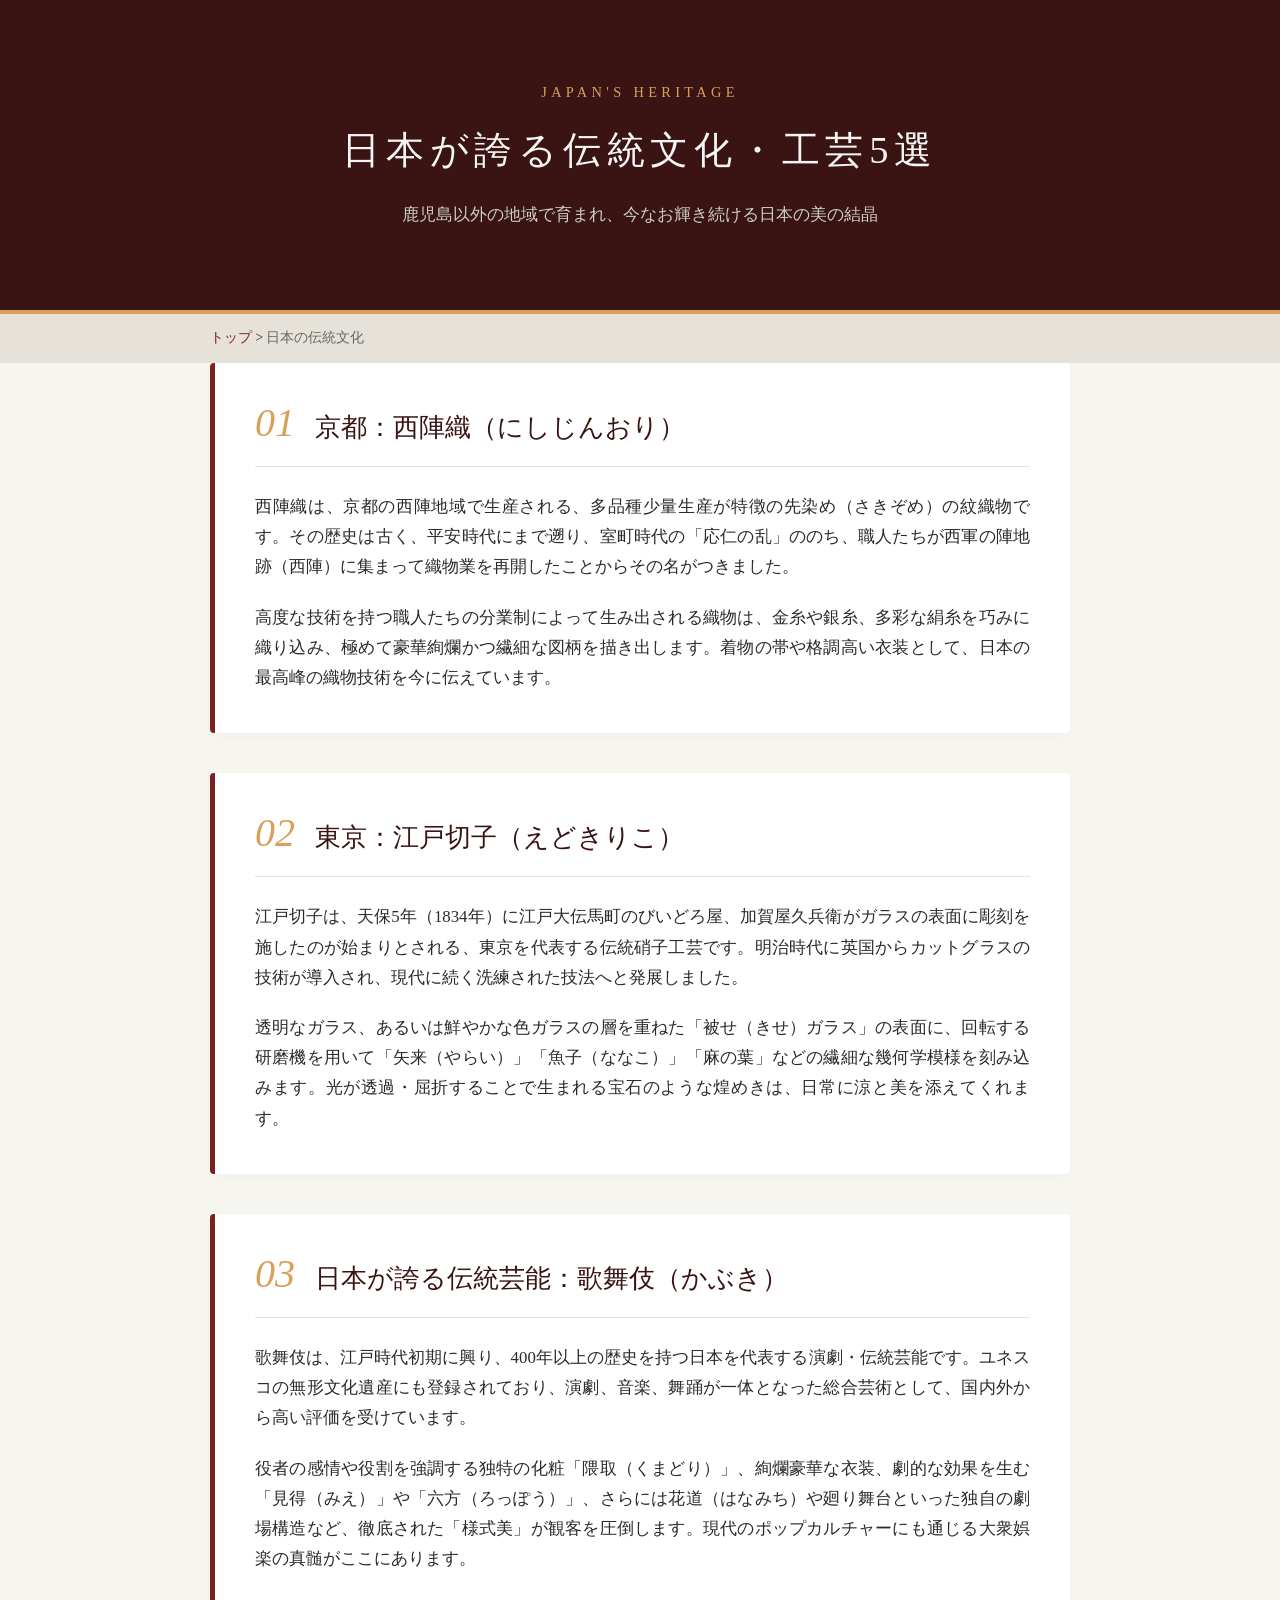
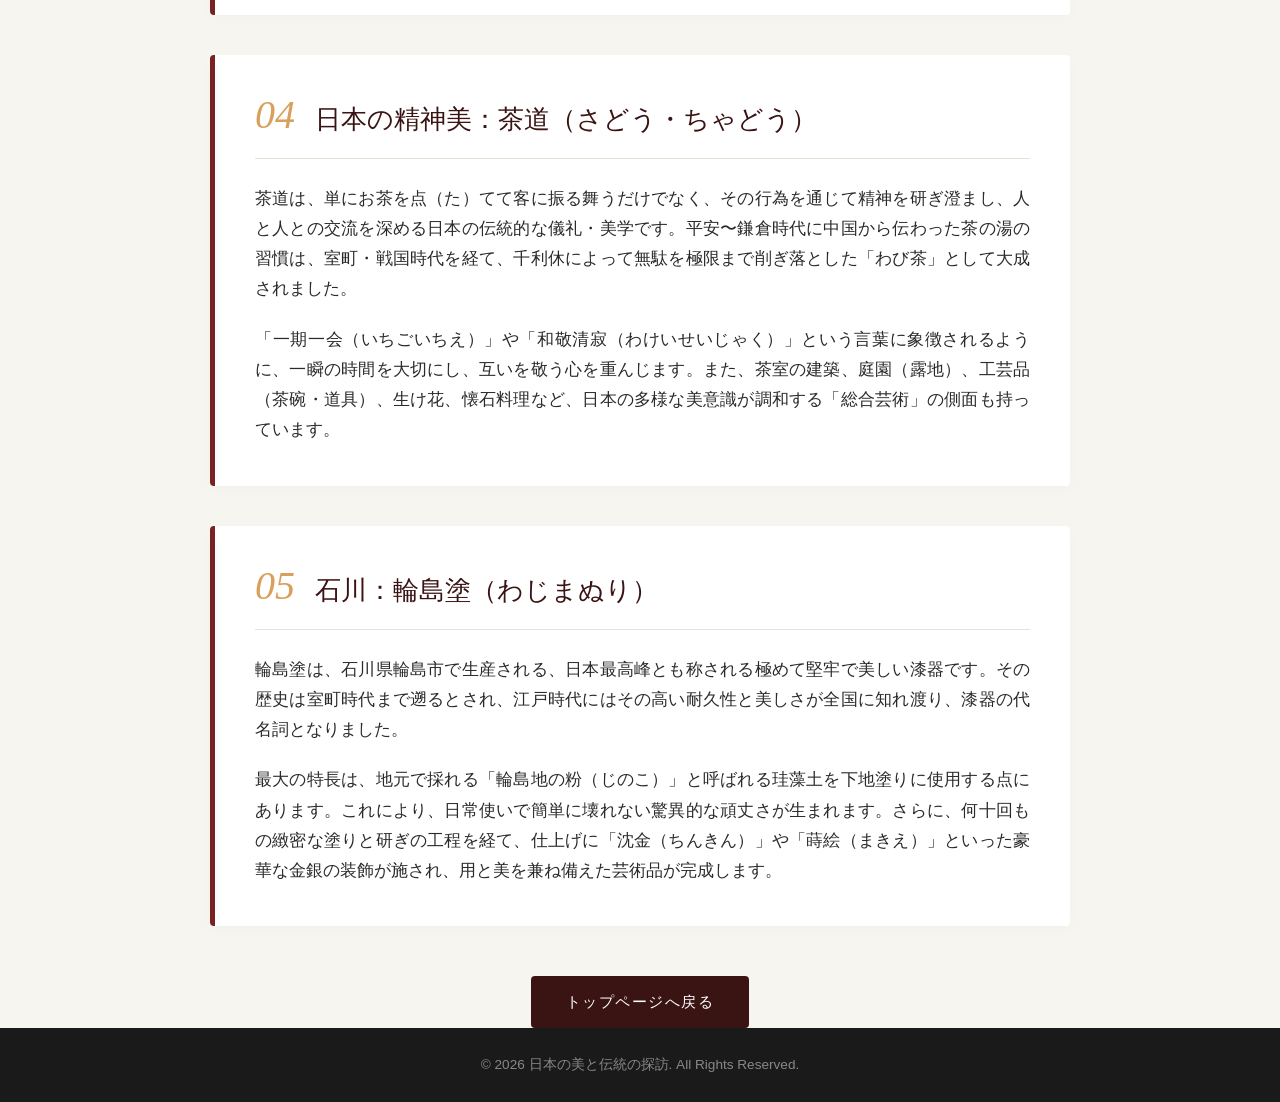
==== commit 3811f1a5: "コミット(feature/jp-history-006_history.html_修正)" ====
--- a/history.html
+++ b/history.html
@@ -80,4 +80,15 @@
                 <p>輪島塗は、石川県輪島市で生産される、日本最高峰とも称される極めて堅牢で美しい漆器です。その歴史は室町時代まで遡るとされ、江戸時代にはその高い耐久性と美しさが全国に知れ渡り、漆器の代名詞となりました。</p>
                 <p>最大の特長は、地元で採れる「輪島地の粉（じのこ）」と呼ばれる珪藻土を下地塗りに使用する点にあります。これにより、日常使いで簡単に壊れない驚異的な頑丈さが生まれます。さらに、何十回もの緻密な塗りと研ぎの工程を経て、仕上げに「沈金（ちんきん）」や「蒔絵（まきえ）」といった豪華な金銀の装飾が施され、用と美を兼ね備えた芸術品が完成します。</p>
             </div>
-        </section>+        </section>
+
+        <div class="back-home">
+            <a href="index.html" class="btn-back">トップページへ戻る</a>
+        </div>
+    </main>
+
+    <footer>
+        <p>&copy; 2026 日本の美と伝統の探訪. All Rights Reserved.</p>
+    </footer>
+</body>
+</html>
